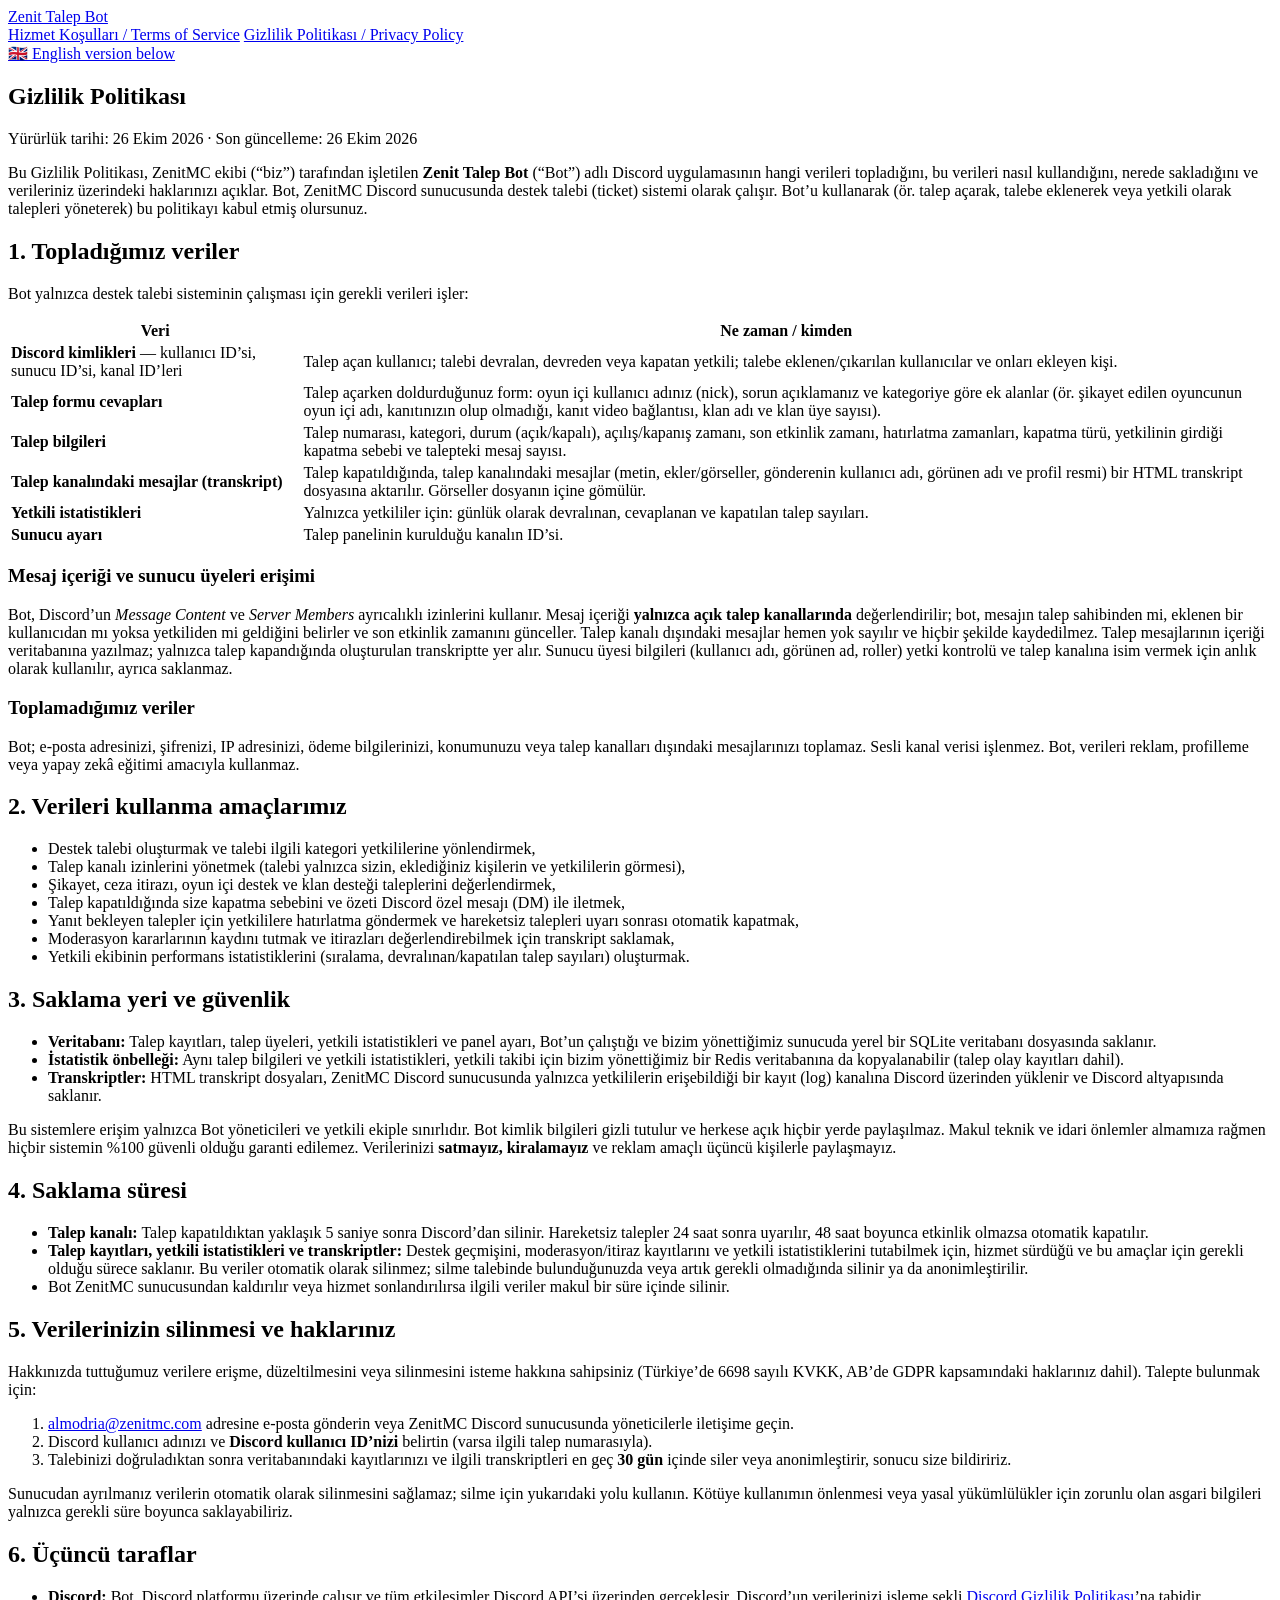
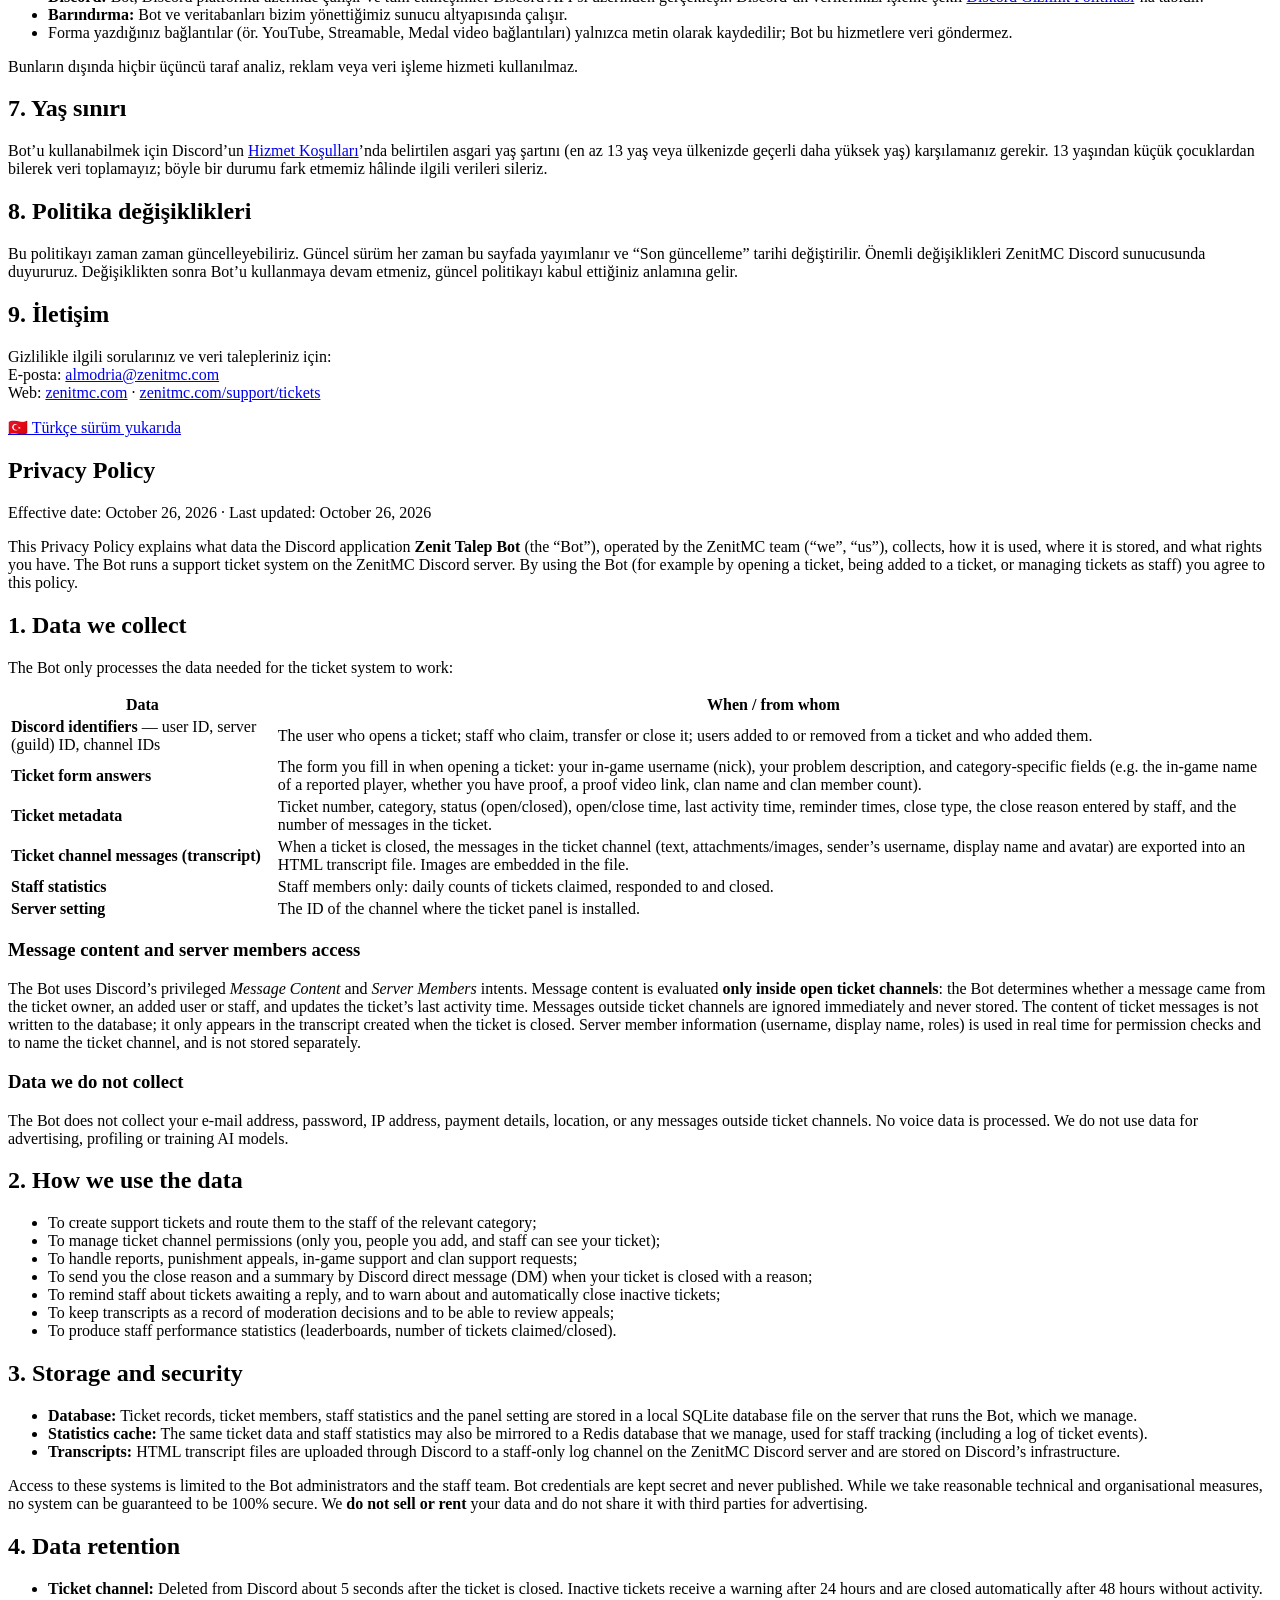
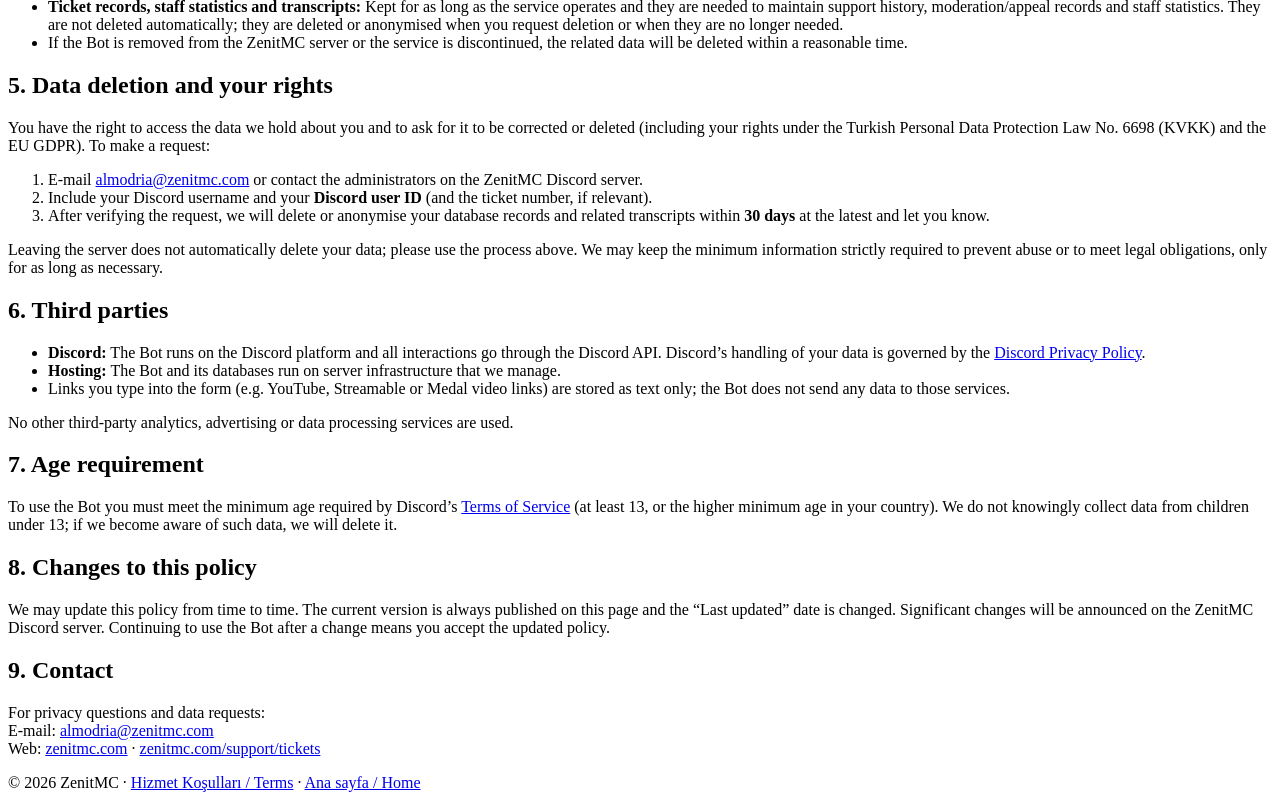
==== privacy.html @ feb38524 "İletişim e-posta adresi eklendi" ====
<!DOCTYPE html>
<html lang="tr">
<head>
  <meta charset="UTF-8">
  <meta name="viewport" content="width=device-width, initial-scale=1.0">
  <title>Gizlilik Politikası / Privacy Policy — Zenit Talep Bot</title>
  <meta name="description" content="Zenit Talep Bot Gizlilik Politikası / Privacy Policy">
  <link rel="stylesheet" href="style.css">
</head>
<body>
  <header class="site">
    <div class="inner">
      <a href="index.html">Zenit Talep Bot</a>
      <nav>
        <a href="terms.html">Hizmet Koşulları / Terms of Service</a>
        <a href="privacy.html">Gizlilik Politikası / Privacy Policy</a>
      </nav>
    </div>
  </header>

  <main>
    <!-- ===================== TÜRKÇE ===================== -->
    <article class="card" id="tr" lang="tr">
      <a class="lang-switch" href="#en">🇬🇧 English version below</a>
      <h1>Gizlilik Politikası</h1>
      <p class="meta">Yürürlük tarihi: 26 Ekim 2026 · Son güncelleme: 26 Ekim 2026</p>

      <p>
        Bu Gizlilik Politikası, ZenitMC ekibi (“biz”) tarafından işletilen <strong>Zenit Talep Bot</strong>
        (“Bot”) adlı Discord uygulamasının hangi verileri topladığını, bu verileri nasıl kullandığını,
        nerede sakladığını ve verileriniz üzerindeki haklarınızı açıklar. Bot, ZenitMC Discord sunucusunda
        destek talebi (ticket) sistemi olarak çalışır. Bot’u kullanarak (ör. talep açarak, talebe eklenerek
        veya yetkili olarak talepleri yöneterek) bu politikayı kabul etmiş olursunuz.
      </p>

      <h2>1. Topladığımız veriler</h2>
      <p>Bot yalnızca destek talebi sisteminin çalışması için gerekli verileri işler:</p>
      <table>
        <tr><th>Veri</th><th>Ne zaman / kimden</th></tr>
        <tr>
          <td><strong>Discord kimlikleri</strong> — kullanıcı ID’si, sunucu ID’si, kanal ID’leri</td>
          <td>Talep açan kullanıcı; talebi devralan, devreden veya kapatan yetkili; talebe eklenen/çıkarılan kullanıcılar ve onları ekleyen kişi.</td>
        </tr>
        <tr>
          <td><strong>Talep formu cevapları</strong></td>
          <td>Talep açarken doldurduğunuz form: oyun içi kullanıcı adınız (nick), sorun açıklamanız ve kategoriye göre ek alanlar
            (ör. şikayet edilen oyuncunun oyun içi adı, kanıtınızın olup olmadığı, kanıt video bağlantısı, klan adı ve klan üye sayısı).</td>
        </tr>
        <tr>
          <td><strong>Talep bilgileri</strong></td>
          <td>Talep numarası, kategori, durum (açık/kapalı), açılış/kapanış zamanı, son etkinlik zamanı, hatırlatma zamanları, kapatma türü,
            yetkilinin girdiği kapatma sebebi ve talepteki mesaj sayısı.</td>
        </tr>
        <tr>
          <td><strong>Talep kanalındaki mesajlar (transkript)</strong></td>
          <td>Talep kapatıldığında, talep kanalındaki mesajlar (metin, ekler/görseller, gönderenin kullanıcı adı, görünen adı ve profil resmi)
            bir HTML transkript dosyasına aktarılır. Görseller dosyanın içine gömülür.</td>
        </tr>
        <tr>
          <td><strong>Yetkili istatistikleri</strong></td>
          <td>Yalnızca yetkililer için: günlük olarak devralınan, cevaplanan ve kapatılan talep sayıları.</td>
        </tr>
        <tr>
          <td><strong>Sunucu ayarı</strong></td>
          <td>Talep panelinin kurulduğu kanalın ID’si.</td>
        </tr>
      </table>

      <h3>Mesaj içeriği ve sunucu üyeleri erişimi</h3>
      <p>
        Bot, Discord’un <em>Message Content</em> ve <em>Server Members</em> ayrıcalıklı izinlerini kullanır.
        Mesaj içeriği <strong>yalnızca açık talep kanallarında</strong> değerlendirilir; bot, mesajın talep sahibinden mi,
        eklenen bir kullanıcıdan mı yoksa yetkiliden mi geldiğini belirler ve son etkinlik zamanını günceller.
        Talep kanalı dışındaki mesajlar hemen yok sayılır ve hiçbir şekilde kaydedilmez. Talep mesajlarının içeriği
        veritabanına yazılmaz; yalnızca talep kapandığında oluşturulan transkriptte yer alır.
        Sunucu üyesi bilgileri (kullanıcı adı, görünen ad, roller) yetki kontrolü ve talep kanalına isim vermek için
        anlık olarak kullanılır, ayrıca saklanmaz.
      </p>

      <h3>Toplamadığımız veriler</h3>
      <p>
        Bot; e-posta adresinizi, şifrenizi, IP adresinizi, ödeme bilgilerinizi, konumunuzu veya talep kanalları dışındaki
        mesajlarınızı toplamaz. Sesli kanal verisi işlenmez. Bot, verileri reklam, profilleme veya yapay zekâ eğitimi amacıyla kullanmaz.
      </p>

      <h2>2. Verileri kullanma amaçlarımız</h2>
      <ul>
        <li>Destek talebi oluşturmak ve talebi ilgili kategori yetkililerine yönlendirmek,</li>
        <li>Talep kanalı izinlerini yönetmek (talebi yalnızca sizin, eklediğiniz kişilerin ve yetkililerin görmesi),</li>
        <li>Şikayet, ceza itirazı, oyun içi destek ve klan desteği taleplerini değerlendirmek,</li>
        <li>Talep kapatıldığında size kapatma sebebini ve özeti Discord özel mesajı (DM) ile iletmek,</li>
        <li>Yanıt bekleyen talepler için yetkililere hatırlatma göndermek ve hareketsiz talepleri uyarı sonrası otomatik kapatmak,</li>
        <li>Moderasyon kararlarının kaydını tutmak ve itirazları değerlendirebilmek için transkript saklamak,</li>
        <li>Yetkili ekibinin performans istatistiklerini (sıralama, devralınan/kapatılan talep sayıları) oluşturmak.</li>
      </ul>

      <h2>3. Saklama yeri ve güvenlik</h2>
      <ul>
        <li><strong>Veritabanı:</strong> Talep kayıtları, talep üyeleri, yetkili istatistikleri ve panel ayarı, Bot’un çalıştığı
          ve bizim yönettiğimiz sunucuda yerel bir SQLite veritabanı dosyasında saklanır.</li>
        <li><strong>İstatistik önbelleği:</strong> Aynı talep bilgileri ve yetkili istatistikleri, yetkili takibi için bizim
          yönettiğimiz bir Redis veritabanına da kopyalanabilir (talep olay kayıtları dahil).</li>
        <li><strong>Transkriptler:</strong> HTML transkript dosyaları, ZenitMC Discord sunucusunda yalnızca yetkililerin erişebildiği
          bir kayıt (log) kanalına Discord üzerinden yüklenir ve Discord altyapısında saklanır.</li>
      </ul>
      <p>
        Bu sistemlere erişim yalnızca Bot yöneticileri ve yetkili ekiple sınırlıdır. Bot kimlik bilgileri gizli tutulur ve
        herkese açık hiçbir yerde paylaşılmaz. Makul teknik ve idari önlemler almamıza rağmen hiçbir sistemin %100 güvenli
        olduğu garanti edilemez. Verilerinizi <strong>satmayız, kiralamayız</strong> ve reklam amaçlı üçüncü kişilerle paylaşmayız.
      </p>

      <h2>4. Saklama süresi</h2>
      <ul>
        <li><strong>Talep kanalı:</strong> Talep kapatıldıktan yaklaşık 5 saniye sonra Discord’dan silinir. Hareketsiz talepler
          24 saat sonra uyarılır, 48 saat boyunca etkinlik olmazsa otomatik kapatılır.</li>
        <li><strong>Talep kayıtları, yetkili istatistikleri ve transkriptler:</strong> Destek geçmişini, moderasyon/itiraz kayıtlarını
          ve yetkili istatistiklerini tutabilmek için, hizmet sürdüğü ve bu amaçlar için gerekli olduğu sürece saklanır.
          Bu veriler otomatik olarak silinmez; silme talebinde bulunduğunuzda veya artık gerekli olmadığında silinir ya da anonimleştirilir.</li>
        <li>Bot ZenitMC sunucusundan kaldırılır veya hizmet sonlandırılırsa ilgili veriler makul bir süre içinde silinir.</li>
      </ul>

      <h2>5. Verilerinizin silinmesi ve haklarınız</h2>
      <p>
        Hakkınızda tuttuğumuz verilere erişme, düzeltilmesini veya silinmesini isteme hakkına sahipsiniz
        (Türkiye’de 6698 sayılı KVKK, AB’de GDPR kapsamındaki haklarınız dahil). Talepte bulunmak için:
      </p>
      <ol>
        <li><a href="mailto:almodria@zenitmc.com">almodria@zenitmc.com</a> adresine e-posta gönderin veya ZenitMC Discord sunucusunda
          yöneticilerle iletişime geçin.</li>
        <li>Discord kullanıcı adınızı ve <strong>Discord kullanıcı ID’nizi</strong> belirtin (varsa ilgili talep numarasıyla).</li>
        <li>Talebinizi doğruladıktan sonra veritabanındaki kayıtlarınızı ve ilgili transkriptleri en geç <strong>30 gün</strong> içinde
          siler veya anonimleştirir, sonucu size bildiririz.</li>
      </ol>
      <p>
        Sunucudan ayrılmanız verilerin otomatik olarak silinmesini sağlamaz; silme için yukarıdaki yolu kullanın.
        Kötüye kullanımın önlenmesi veya yasal yükümlülükler için zorunlu olan asgari bilgileri yalnızca gerekli süre boyunca saklayabiliriz.
      </p>

      <h2>6. Üçüncü taraflar</h2>
      <ul>
        <li><strong>Discord:</strong> Bot, Discord platformu üzerinde çalışır ve tüm etkileşimler Discord API’si üzerinden gerçekleşir.
          Discord’un verilerinizi işleme şekli <a href="https://discord.com/privacy" rel="noopener">Discord Gizlilik Politikası</a>’na tabidir.</li>
        <li><strong>Barındırma:</strong> Bot ve veritabanları bizim yönettiğimiz sunucu altyapısında çalışır.</li>
        <li>Forma yazdığınız bağlantılar (ör. YouTube, Streamable, Medal video bağlantıları) yalnızca metin olarak kaydedilir;
          Bot bu hizmetlere veri göndermez.</li>
      </ul>
      <p>Bunların dışında hiçbir üçüncü taraf analiz, reklam veya veri işleme hizmeti kullanılmaz.</p>

      <h2>7. Yaş sınırı</h2>
      <p>
        Bot’u kullanabilmek için Discord’un <a href="https://discord.com/terms" rel="noopener">Hizmet Koşulları</a>’nda belirtilen
        asgari yaş şartını (en az 13 yaş veya ülkenizde geçerli daha yüksek yaş) karşılamanız gerekir. 13 yaşından küçük
        çocuklardan bilerek veri toplamayız; böyle bir durumu fark etmemiz hâlinde ilgili verileri sileriz.
      </p>

      <h2>8. Politika değişiklikleri</h2>
      <p>
        Bu politikayı zaman zaman güncelleyebiliriz. Güncel sürüm her zaman bu sayfada yayımlanır ve “Son güncelleme” tarihi değiştirilir.
        Önemli değişiklikleri ZenitMC Discord sunucusunda duyururuz. Değişiklikten sonra Bot’u kullanmaya devam etmeniz,
        güncel politikayı kabul ettiğiniz anlamına gelir.
      </p>

      <h2>9. İletişim</h2>
      <p>
        Gizlilikle ilgili sorularınız ve veri talepleriniz için:<br>
        E-posta: <a href="mailto:almodria@zenitmc.com">almodria@zenitmc.com</a><br>
        Web: <a href="https://zenitmc.com">zenitmc.com</a> ·
        <a href="https://zenitmc.com/support/tickets">zenitmc.com/support/tickets</a>
      </p>
    </article>

    <!-- ===================== ENGLISH ===================== -->
    <article class="card" id="en" lang="en">
      <a class="lang-switch" href="#tr">🇹🇷 Türkçe sürüm yukarıda</a>
      <h1>Privacy Policy</h1>
      <p class="meta">Effective date: October 26, 2026 · Last updated: October 26, 2026</p>

      <p>
        This Privacy Policy explains what data the Discord application <strong>Zenit Talep Bot</strong> (the “Bot”),
        operated by the ZenitMC team (“we”, “us”), collects, how it is used, where it is stored, and what rights you have.
        The Bot runs a support ticket system on the ZenitMC Discord server. By using the Bot (for example by opening a ticket,
        being added to a ticket, or managing tickets as staff) you agree to this policy.
      </p>

      <h2>1. Data we collect</h2>
      <p>The Bot only processes the data needed for the ticket system to work:</p>
      <table>
        <tr><th>Data</th><th>When / from whom</th></tr>
        <tr>
          <td><strong>Discord identifiers</strong> — user ID, server (guild) ID, channel IDs</td>
          <td>The user who opens a ticket; staff who claim, transfer or close it; users added to or removed from a ticket and who added them.</td>
        </tr>
        <tr>
          <td><strong>Ticket form answers</strong></td>
          <td>The form you fill in when opening a ticket: your in-game username (nick), your problem description, and category-specific fields
            (e.g. the in-game name of a reported player, whether you have proof, a proof video link, clan name and clan member count).</td>
        </tr>
        <tr>
          <td><strong>Ticket metadata</strong></td>
          <td>Ticket number, category, status (open/closed), open/close time, last activity time, reminder times, close type,
            the close reason entered by staff, and the number of messages in the ticket.</td>
        </tr>
        <tr>
          <td><strong>Ticket channel messages (transcript)</strong></td>
          <td>When a ticket is closed, the messages in the ticket channel (text, attachments/images, sender’s username, display name and avatar)
            are exported into an HTML transcript file. Images are embedded in the file.</td>
        </tr>
        <tr>
          <td><strong>Staff statistics</strong></td>
          <td>Staff members only: daily counts of tickets claimed, responded to and closed.</td>
        </tr>
        <tr>
          <td><strong>Server setting</strong></td>
          <td>The ID of the channel where the ticket panel is installed.</td>
        </tr>
      </table>

      <h3>Message content and server members access</h3>
      <p>
        The Bot uses Discord’s privileged <em>Message Content</em> and <em>Server Members</em> intents.
        Message content is evaluated <strong>only inside open ticket channels</strong>: the Bot determines whether a message came from the
        ticket owner, an added user or staff, and updates the ticket’s last activity time. Messages outside ticket channels are
        ignored immediately and never stored. The content of ticket messages is not written to the database; it only appears in the
        transcript created when the ticket is closed. Server member information (username, display name, roles) is used in real time
        for permission checks and to name the ticket channel, and is not stored separately.
      </p>

      <h3>Data we do not collect</h3>
      <p>
        The Bot does not collect your e-mail address, password, IP address, payment details, location, or any messages outside ticket
        channels. No voice data is processed. We do not use data for advertising, profiling or training AI models.
      </p>

      <h2>2. How we use the data</h2>
      <ul>
        <li>To create support tickets and route them to the staff of the relevant category;</li>
        <li>To manage ticket channel permissions (only you, people you add, and staff can see your ticket);</li>
        <li>To handle reports, punishment appeals, in-game support and clan support requests;</li>
        <li>To send you the close reason and a summary by Discord direct message (DM) when your ticket is closed with a reason;</li>
        <li>To remind staff about tickets awaiting a reply, and to warn about and automatically close inactive tickets;</li>
        <li>To keep transcripts as a record of moderation decisions and to be able to review appeals;</li>
        <li>To produce staff performance statistics (leaderboards, number of tickets claimed/closed).</li>
      </ul>

      <h2>3. Storage and security</h2>
      <ul>
        <li><strong>Database:</strong> Ticket records, ticket members, staff statistics and the panel setting are stored in a local SQLite
          database file on the server that runs the Bot, which we manage.</li>
        <li><strong>Statistics cache:</strong> The same ticket data and staff statistics may also be mirrored to a Redis database that we
          manage, used for staff tracking (including a log of ticket events).</li>
        <li><strong>Transcripts:</strong> HTML transcript files are uploaded through Discord to a staff-only log channel on the ZenitMC Discord
          server and are stored on Discord’s infrastructure.</li>
      </ul>
      <p>
        Access to these systems is limited to the Bot administrators and the staff team. Bot credentials are kept secret and never
        published. While we take reasonable technical and organisational measures, no system can be guaranteed to be 100% secure.
        We <strong>do not sell or rent</strong> your data and do not share it with third parties for advertising.
      </p>

      <h2>4. Data retention</h2>
      <ul>
        <li><strong>Ticket channel:</strong> Deleted from Discord about 5 seconds after the ticket is closed. Inactive tickets receive a
          warning after 24 hours and are closed automatically after 48 hours without activity.</li>
        <li><strong>Ticket records, staff statistics and transcripts:</strong> Kept for as long as the service operates and they are needed to
          maintain support history, moderation/appeal records and staff statistics. They are not deleted automatically; they are deleted
          or anonymised when you request deletion or when they are no longer needed.</li>
        <li>If the Bot is removed from the ZenitMC server or the service is discontinued, the related data will be deleted within a reasonable time.</li>
      </ul>

      <h2>5. Data deletion and your rights</h2>
      <p>
        You have the right to access the data we hold about you and to ask for it to be corrected or deleted (including your rights
        under the Turkish Personal Data Protection Law No. 6698 (KVKK) and the EU GDPR). To make a request:
      </p>
      <ol>
        <li>E-mail <a href="mailto:almodria@zenitmc.com">almodria@zenitmc.com</a> or contact the administrators on the ZenitMC Discord server.</li>
        <li>Include your Discord username and your <strong>Discord user ID</strong> (and the ticket number, if relevant).</li>
        <li>After verifying the request, we will delete or anonymise your database records and related transcripts within
          <strong>30 days</strong> at the latest and let you know.</li>
      </ol>
      <p>
        Leaving the server does not automatically delete your data; please use the process above. We may keep the minimum information
        strictly required to prevent abuse or to meet legal obligations, only for as long as necessary.
      </p>

      <h2>6. Third parties</h2>
      <ul>
        <li><strong>Discord:</strong> The Bot runs on the Discord platform and all interactions go through the Discord API. Discord’s handling
          of your data is governed by the <a href="https://discord.com/privacy" rel="noopener">Discord Privacy Policy</a>.</li>
        <li><strong>Hosting:</strong> The Bot and its databases run on server infrastructure that we manage.</li>
        <li>Links you type into the form (e.g. YouTube, Streamable or Medal video links) are stored as text only; the Bot does not send any
          data to those services.</li>
      </ul>
      <p>No other third-party analytics, advertising or data processing services are used.</p>

      <h2>7. Age requirement</h2>
      <p>
        To use the Bot you must meet the minimum age required by Discord’s <a href="https://discord.com/terms" rel="noopener">Terms of Service</a>
        (at least 13, or the higher minimum age in your country). We do not knowingly collect data from children under 13; if we become
        aware of such data, we will delete it.
      </p>

      <h2>8. Changes to this policy</h2>
      <p>
        We may update this policy from time to time. The current version is always published on this page and the “Last updated” date is
        changed. Significant changes will be announced on the ZenitMC Discord server. Continuing to use the Bot after a change means you
        accept the updated policy.
      </p>

      <h2>9. Contact</h2>
      <p>
        For privacy questions and data requests:<br>
        E-mail: <a href="mailto:almodria@zenitmc.com">almodria@zenitmc.com</a><br>
        Web: <a href="https://zenitmc.com">zenitmc.com</a> ·
        <a href="https://zenitmc.com/support/tickets">zenitmc.com/support/tickets</a>
      </p>
    </article>
  </main>

  <footer class="site">
    <div class="inner">
      © 2026 ZenitMC · <a href="terms.html">Hizmet Koşulları / Terms</a> · <a href="index.html">Ana sayfa / Home</a>
    </div>
  </footer>
</body>
</html>
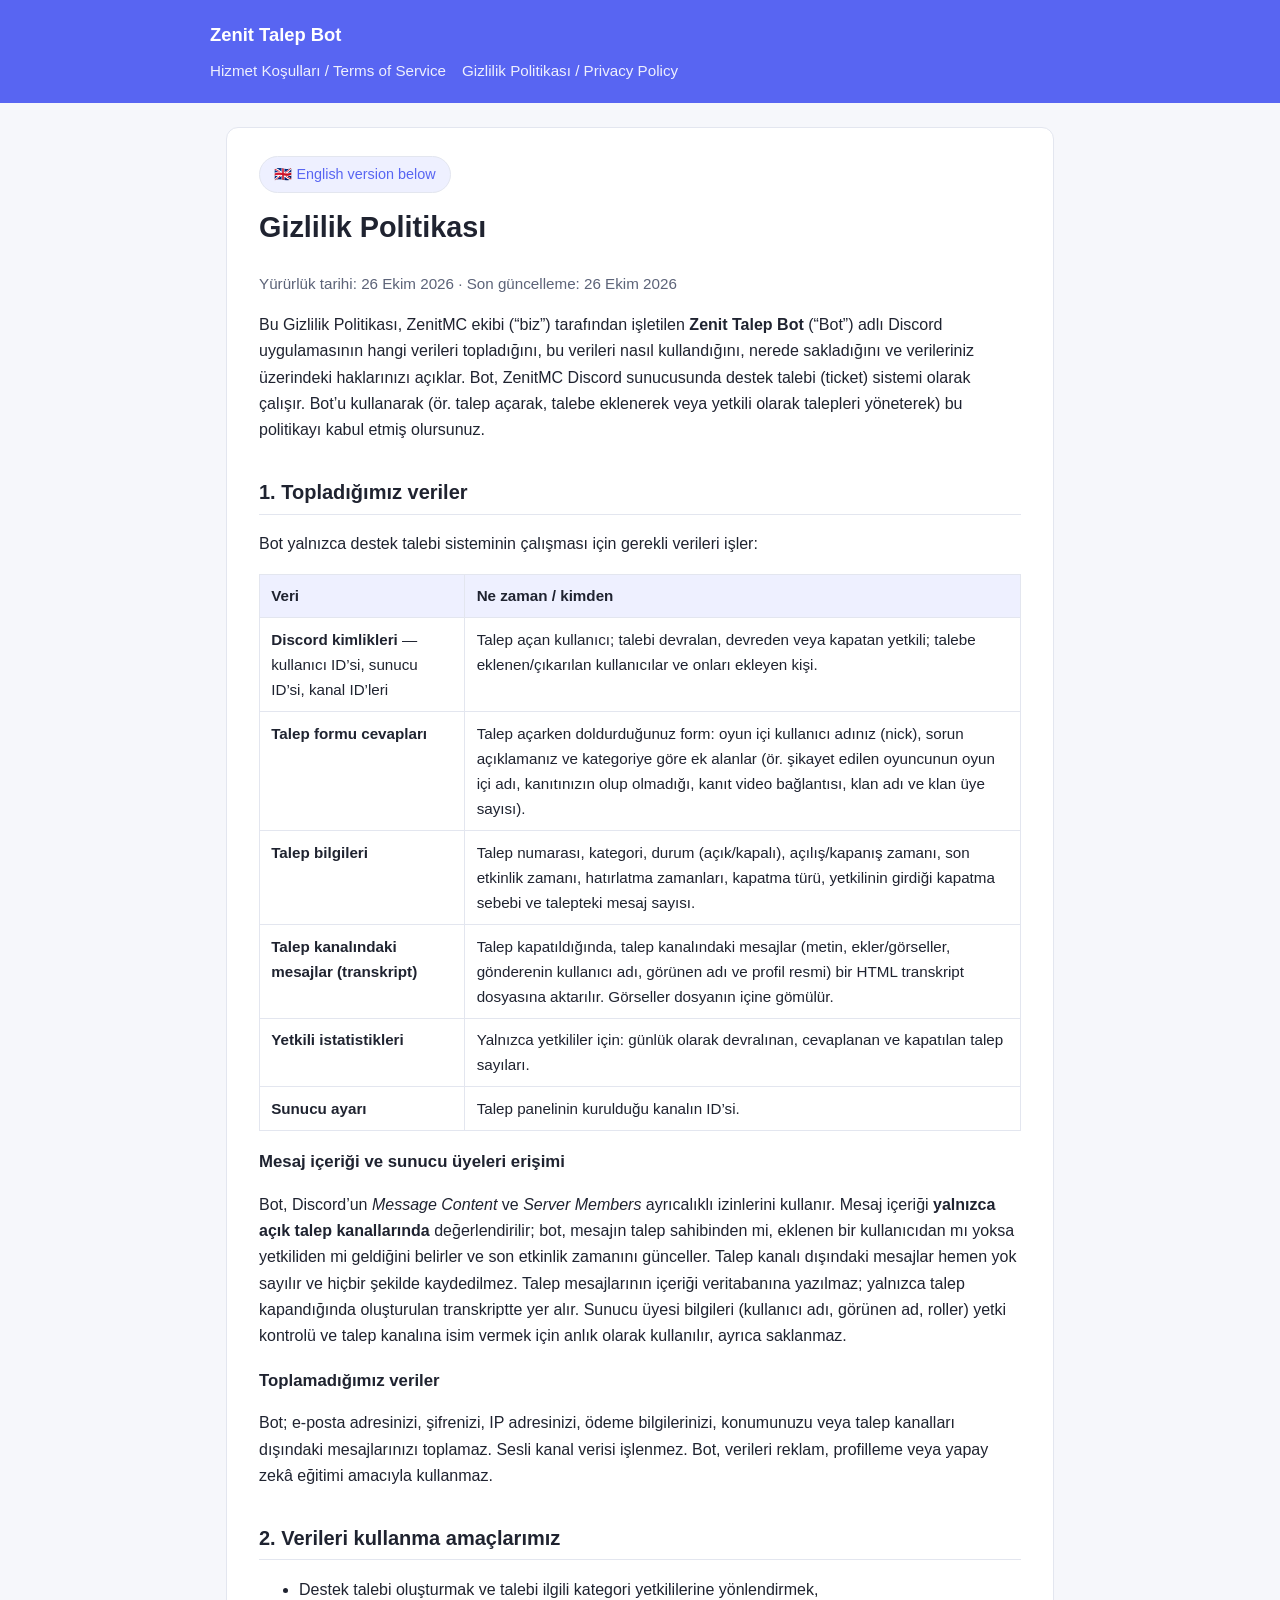
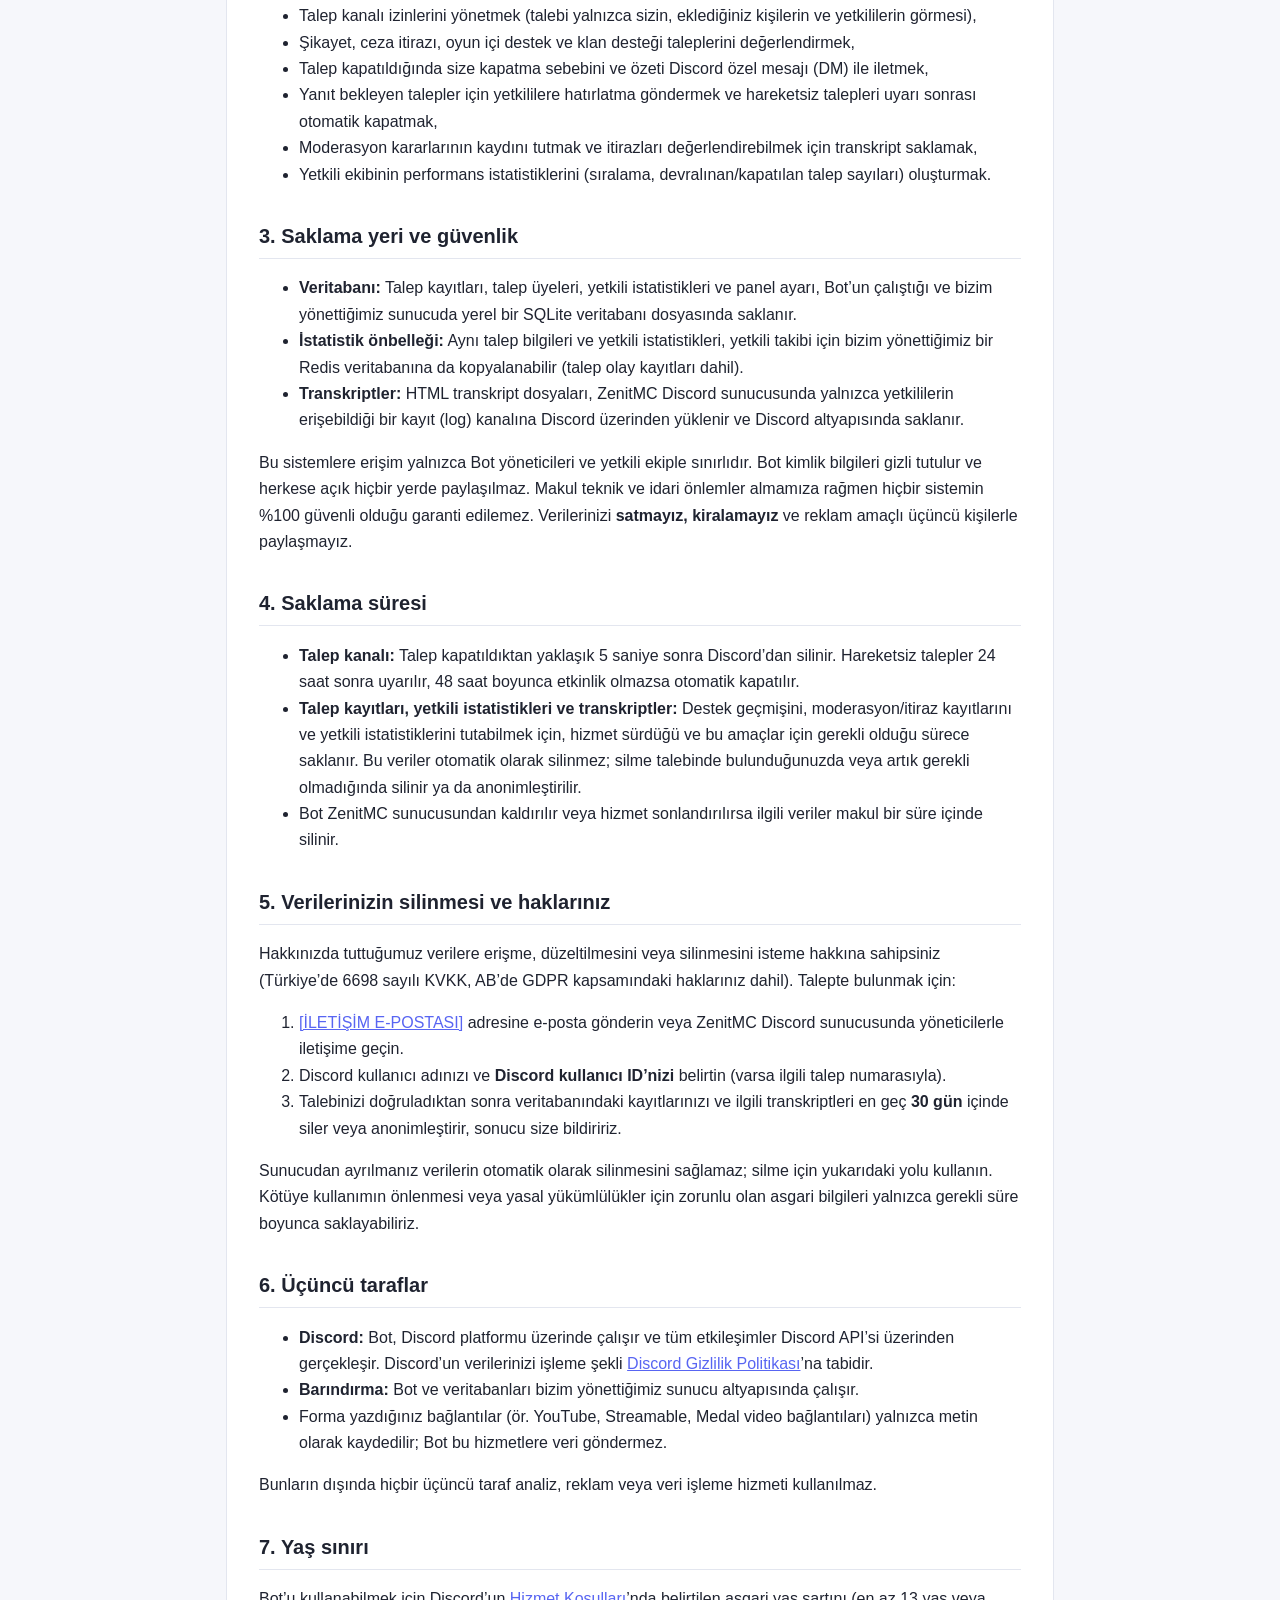
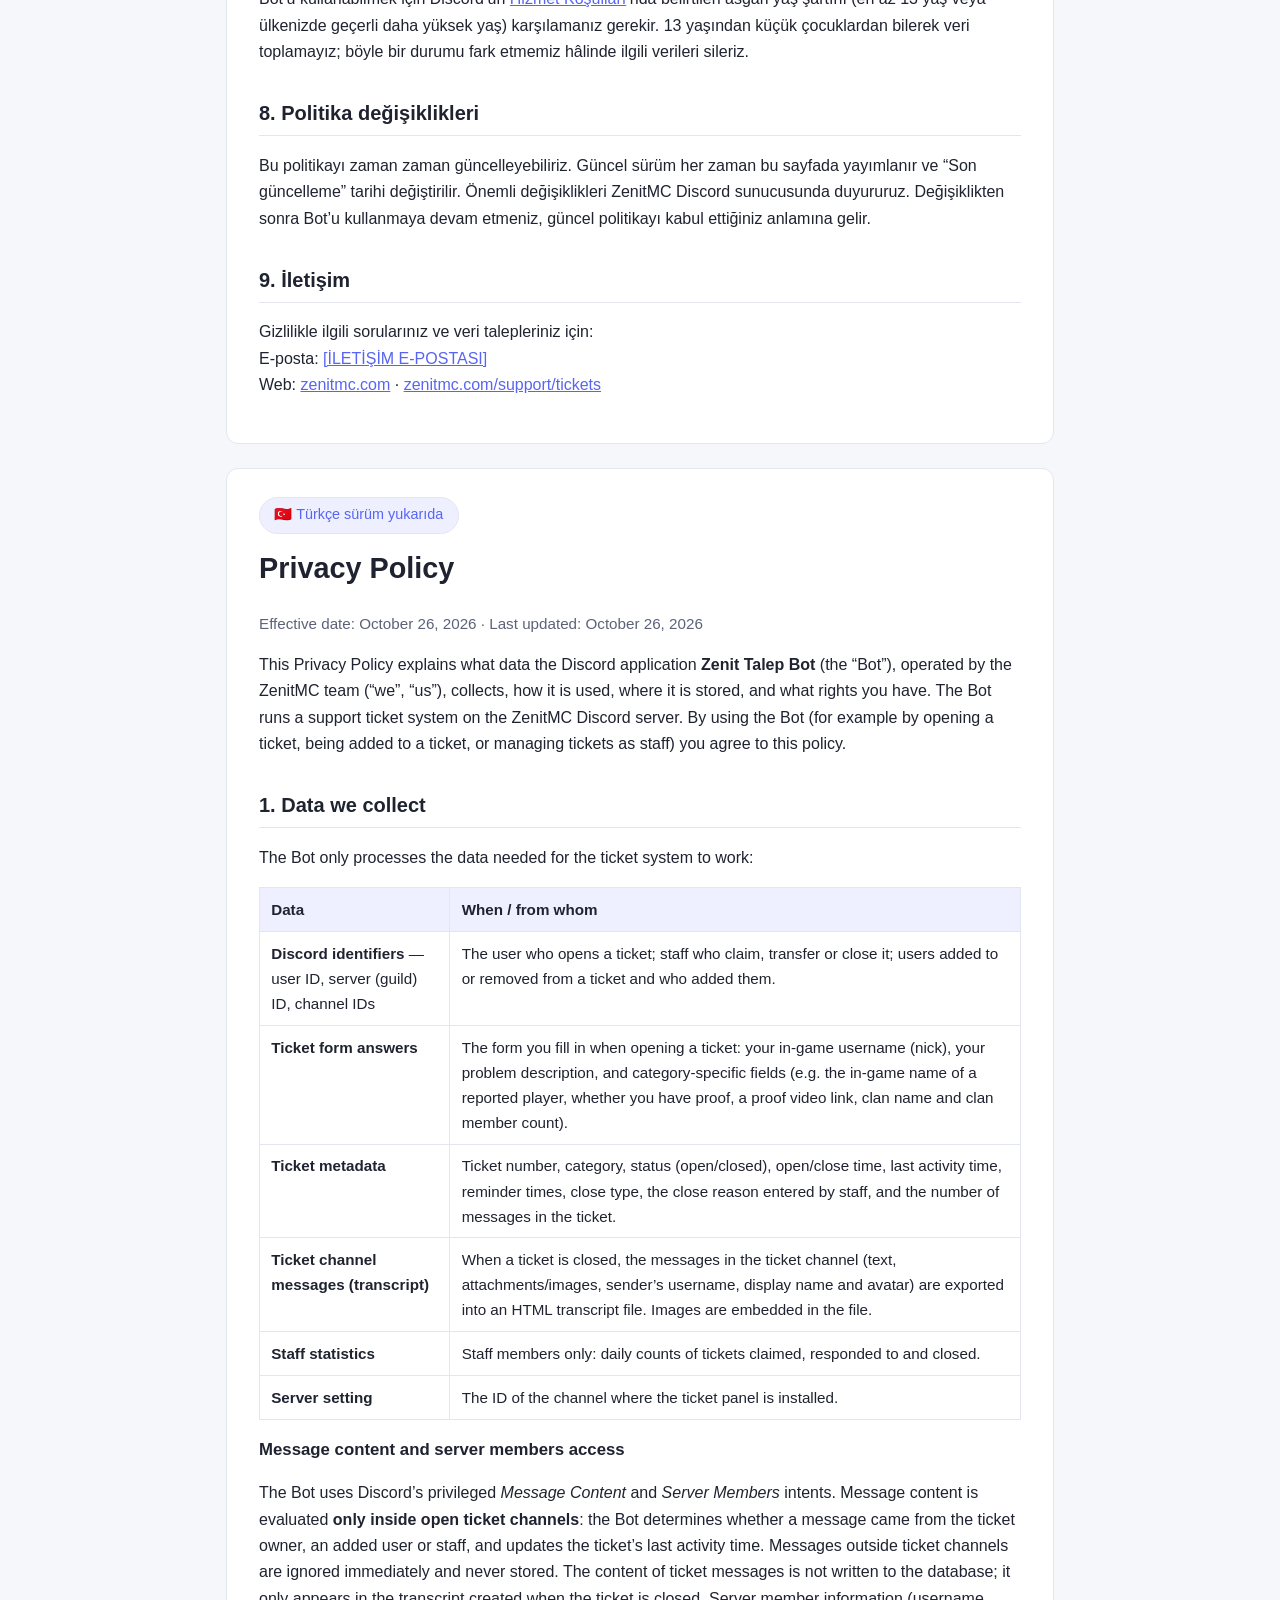
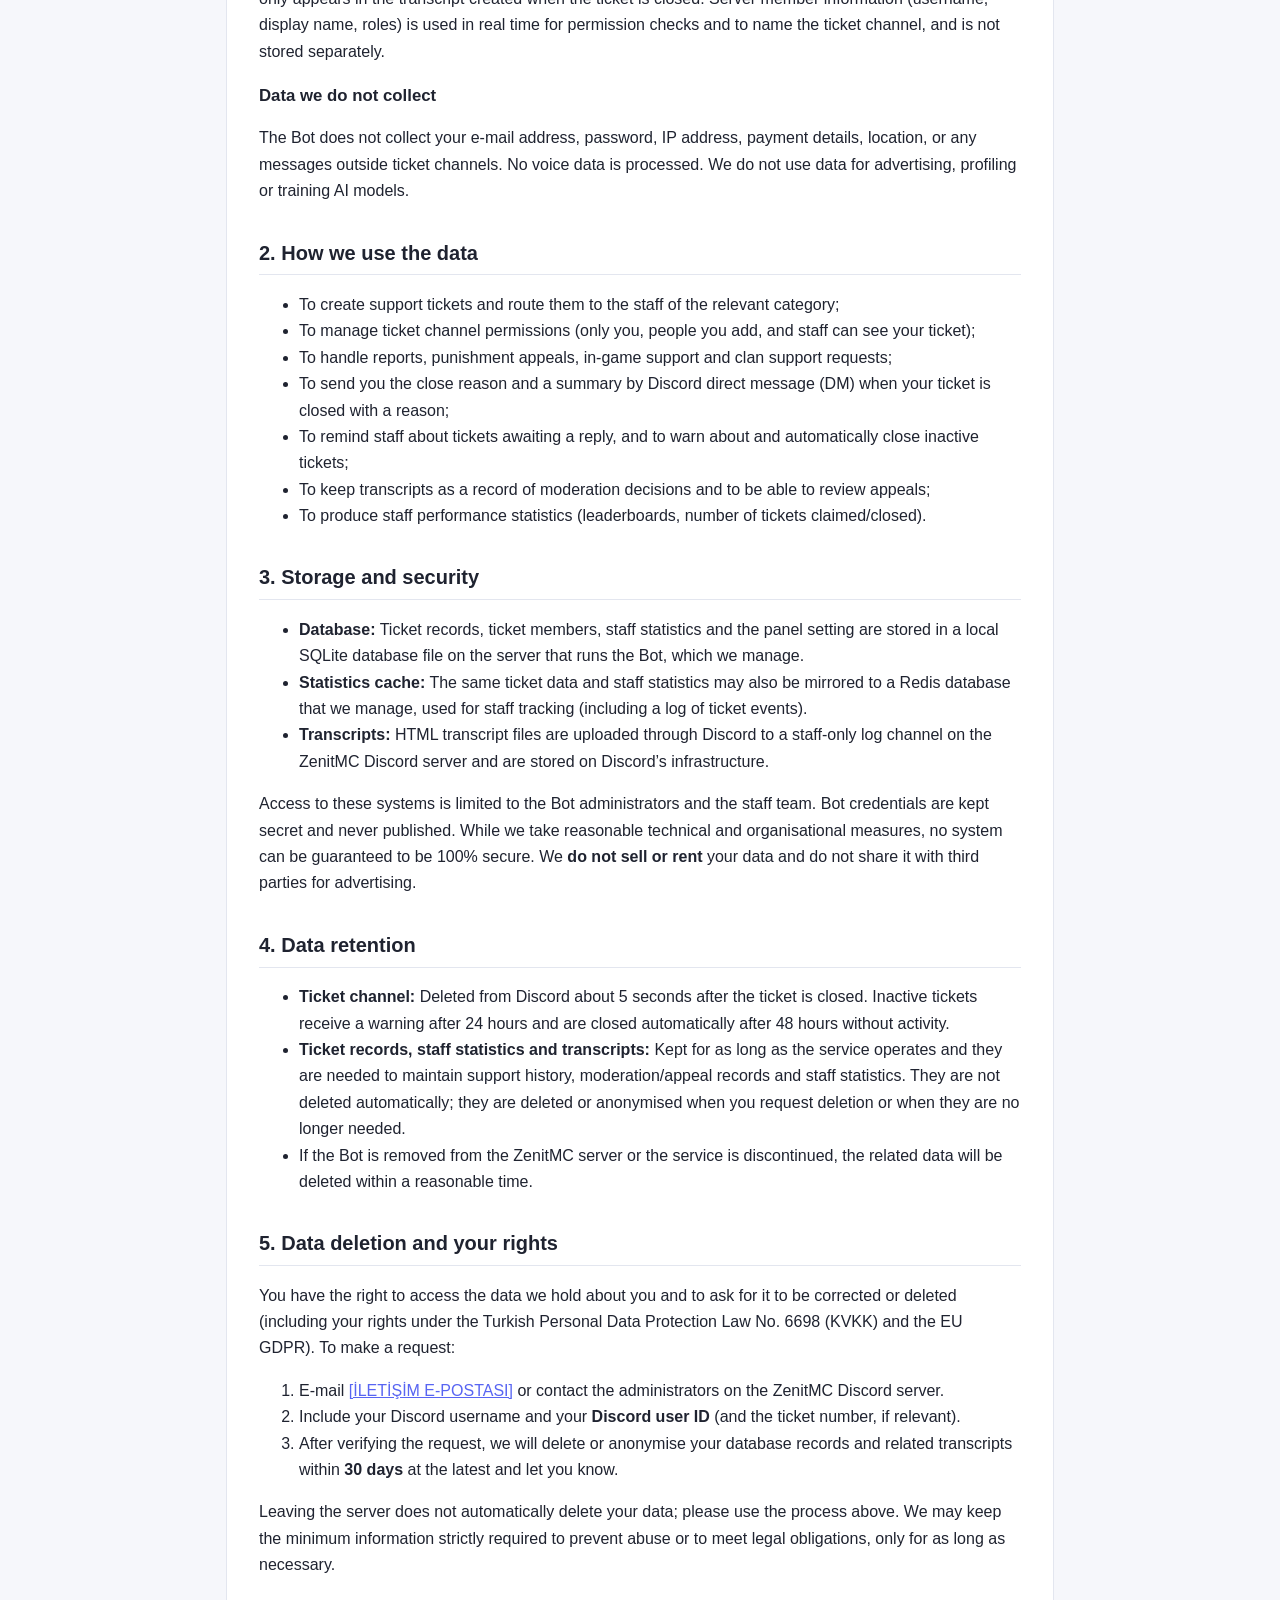
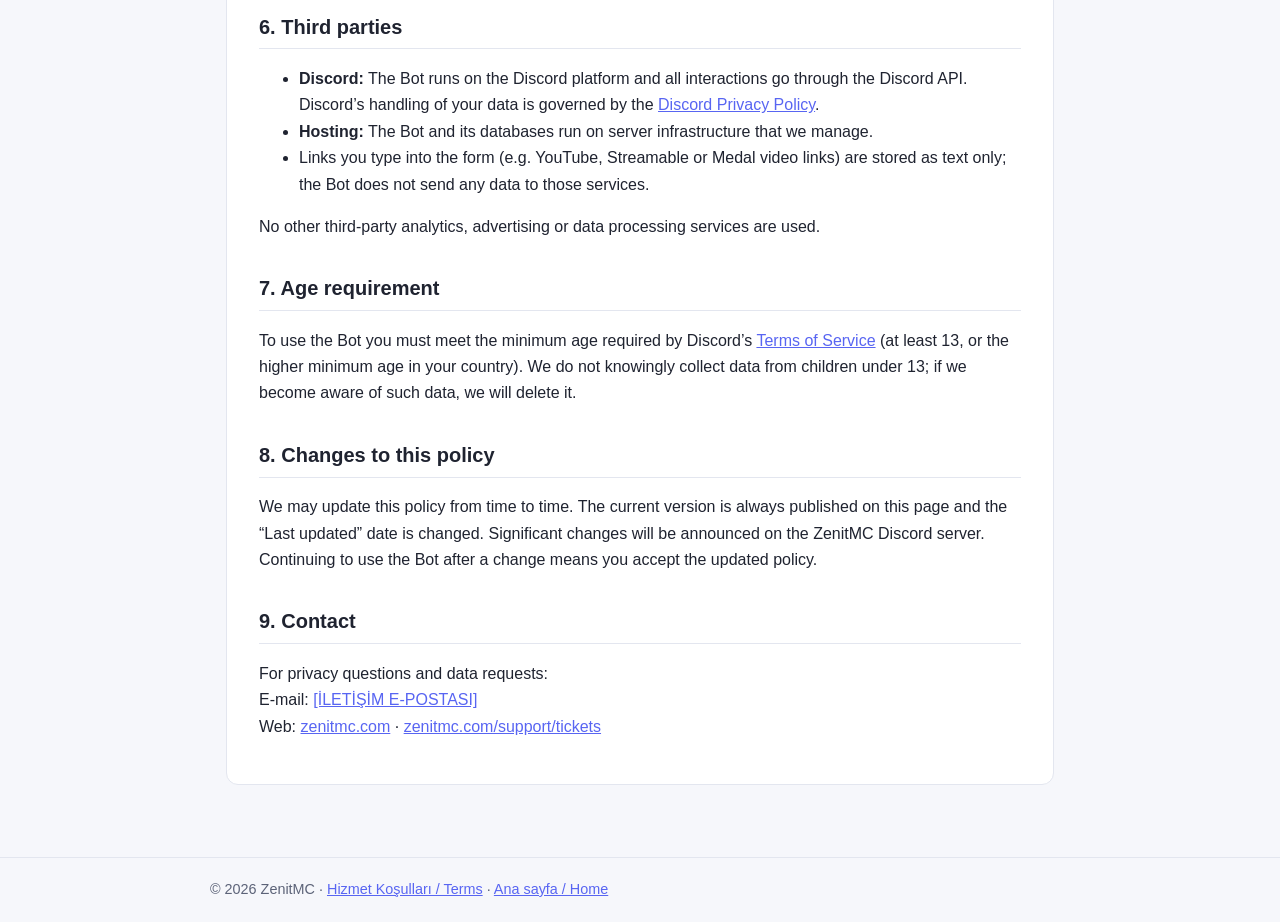
==== commit e0ce4b50: "Hizmet Koşulları ve Gizlilik Politikası" ====
--- a/privacy.html
+++ b/privacy.html
@@ -125,7 +125,7 @@
         (Türkiye’de 6698 sayılı KVKK, AB’de GDPR kapsamındaki haklarınız dahil). Talepte bulunmak için:
       </p>
       <ol>
-        <li><a href="mailto:almodria@zenitmc.com">almodria@zenitmc.com</a> adresine e-posta gönderin veya ZenitMC Discord sunucusunda
+        <li><a href="mailto:[İLETİŞİM E-POSTASI]">[İLETİŞİM E-POSTASI]</a> adresine e-posta gönderin veya ZenitMC Discord sunucusunda
           yöneticilerle iletişime geçin.</li>
         <li>Discord kullanıcı adınızı ve <strong>Discord kullanıcı ID’nizi</strong> belirtin (varsa ilgili talep numarasıyla).</li>
         <li>Talebinizi doğruladıktan sonra veritabanındaki kayıtlarınızı ve ilgili transkriptleri en geç <strong>30 gün</strong> içinde
@@ -163,7 +163,7 @@
       <h2>9. İletişim</h2>
       <p>
         Gizlilikle ilgili sorularınız ve veri talepleriniz için:<br>
-        E-posta: <a href="mailto:almodria@zenitmc.com">almodria@zenitmc.com</a><br>
+        E-posta: <a href="mailto:[İLETİŞİM E-POSTASI]">[İLETİŞİM E-POSTASI]</a><br>
         Web: <a href="https://zenitmc.com">zenitmc.com</a> ·
         <a href="https://zenitmc.com/support/tickets">zenitmc.com/support/tickets</a>
       </p>
@@ -273,7 +273,7 @@
         under the Turkish Personal Data Protection Law No. 6698 (KVKK) and the EU GDPR). To make a request:
       </p>
       <ol>
-        <li>E-mail <a href="mailto:almodria@zenitmc.com">almodria@zenitmc.com</a> or contact the administrators on the ZenitMC Discord server.</li>
+        <li>E-mail <a href="mailto:[İLETİŞİM E-POSTASI]">[İLETİŞİM E-POSTASI]</a> or contact the administrators on the ZenitMC Discord server.</li>
         <li>Include your Discord username and your <strong>Discord user ID</strong> (and the ticket number, if relevant).</li>
         <li>After verifying the request, we will delete or anonymise your database records and related transcripts within
           <strong>30 days</strong> at the latest and let you know.</li>
@@ -310,7 +310,7 @@
       <h2>9. Contact</h2>
       <p>
         For privacy questions and data requests:<br>
-        E-mail: <a href="mailto:almodria@zenitmc.com">almodria@zenitmc.com</a><br>
+        E-mail: <a href="mailto:[İLETİŞİM E-POSTASI]">[İLETİŞİM E-POSTASI]</a><br>
         Web: <a href="https://zenitmc.com">zenitmc.com</a> ·
         <a href="https://zenitmc.com/support/tickets">zenitmc.com/support/tickets</a>
       </p>
--- a/style.css
+++ b/style.css
@@ -0,0 +1,195 @@
+:root {
+  --bg: #f6f7fb;
+  --card: #ffffff;
+  --text: #1f2330;
+  --muted: #5c6378;
+  --accent: #5865f2;
+  --accent-soft: #eef0ff;
+  --border: #e3e6ef;
+  --warn-bg: #fff6e0;
+  --warn-border: #f0c36d;
+}
+
+@media (prefers-color-scheme: dark) {
+  :root {
+    --bg: #15171e;
+    --card: #1e212b;
+    --text: #e6e8ef;
+    --muted: #a3a9bb;
+    --accent: #8891f7;
+    --accent-soft: #262a3d;
+    --border: #2d3140;
+    --warn-bg: #3a3220;
+    --warn-border: #8a6d2c;
+  }
+}
+
+* {
+  box-sizing: border-box;
+}
+
+html {
+  scroll-behavior: smooth;
+}
+
+body {
+  margin: 0;
+  font-family: -apple-system, BlinkMacSystemFont, "Segoe UI", Roboto, "Helvetica Neue", Arial, sans-serif;
+  background: var(--bg);
+  color: var(--text);
+  line-height: 1.65;
+}
+
+header.site {
+  background: var(--accent);
+  color: #fff;
+  padding: 1.25rem 1rem;
+}
+
+header.site .inner,
+main,
+footer.site .inner {
+  max-width: 860px;
+  margin: 0 auto;
+}
+
+header.site a {
+  color: #fff;
+  text-decoration: none;
+  font-weight: 700;
+  font-size: 1.15rem;
+}
+
+header.site nav {
+  margin-top: 0.5rem;
+  display: flex;
+  flex-wrap: wrap;
+  gap: 1rem;
+}
+
+header.site nav a {
+  font-weight: 500;
+  font-size: 0.95rem;
+  opacity: 0.9;
+}
+
+header.site nav a:hover {
+  opacity: 1;
+  text-decoration: underline;
+}
+
+main {
+  padding: 1.5rem 1rem 3rem;
+}
+
+.card {
+  background: var(--card);
+  border: 1px solid var(--border);
+  border-radius: 12px;
+  padding: 1.75rem 2rem;
+  margin-bottom: 1.5rem;
+}
+
+@media (max-width: 600px) {
+  .card {
+    padding: 1.25rem;
+  }
+}
+
+h1 {
+  margin-top: 0;
+  font-size: 1.8rem;
+  line-height: 1.3;
+}
+
+h2 {
+  margin-top: 2rem;
+  font-size: 1.25rem;
+  border-bottom: 1px solid var(--border);
+  padding-bottom: 0.3rem;
+}
+
+h3 {
+  font-size: 1.05rem;
+  margin-bottom: 0.3rem;
+}
+
+a {
+  color: var(--accent);
+}
+
+.meta {
+  color: var(--muted);
+  font-size: 0.95rem;
+}
+
+.lang-switch {
+  display: inline-block;
+  background: var(--accent-soft);
+  border: 1px solid var(--border);
+  border-radius: 999px;
+  padding: 0.35rem 0.9rem;
+  font-size: 0.9rem;
+  text-decoration: none;
+  margin-bottom: 1rem;
+}
+
+.notice {
+  background: var(--warn-bg);
+  border-left: 4px solid var(--warn-border);
+  padding: 0.75rem 1rem;
+  border-radius: 6px;
+}
+
+table {
+  width: 100%;
+  border-collapse: collapse;
+  margin: 1rem 0;
+  font-size: 0.95rem;
+}
+
+th,
+td {
+  border: 1px solid var(--border);
+  padding: 0.55rem 0.7rem;
+  text-align: left;
+  vertical-align: top;
+}
+
+th {
+  background: var(--accent-soft);
+}
+
+.links {
+  display: grid;
+  grid-template-columns: repeat(auto-fit, minmax(240px, 1fr));
+  gap: 1rem;
+  margin-top: 1rem;
+}
+
+.links a {
+  display: block;
+  background: var(--accent-soft);
+  border: 1px solid var(--border);
+  border-radius: 10px;
+  padding: 1rem 1.2rem;
+  text-decoration: none;
+  color: var(--text);
+}
+
+.links a strong {
+  display: block;
+  color: var(--accent);
+  font-size: 1.05rem;
+}
+
+.links a:hover {
+  border-color: var(--accent);
+}
+
+footer.site {
+  border-top: 1px solid var(--border);
+  padding: 1.25rem 1rem;
+  color: var(--muted);
+  font-size: 0.9rem;
+}
